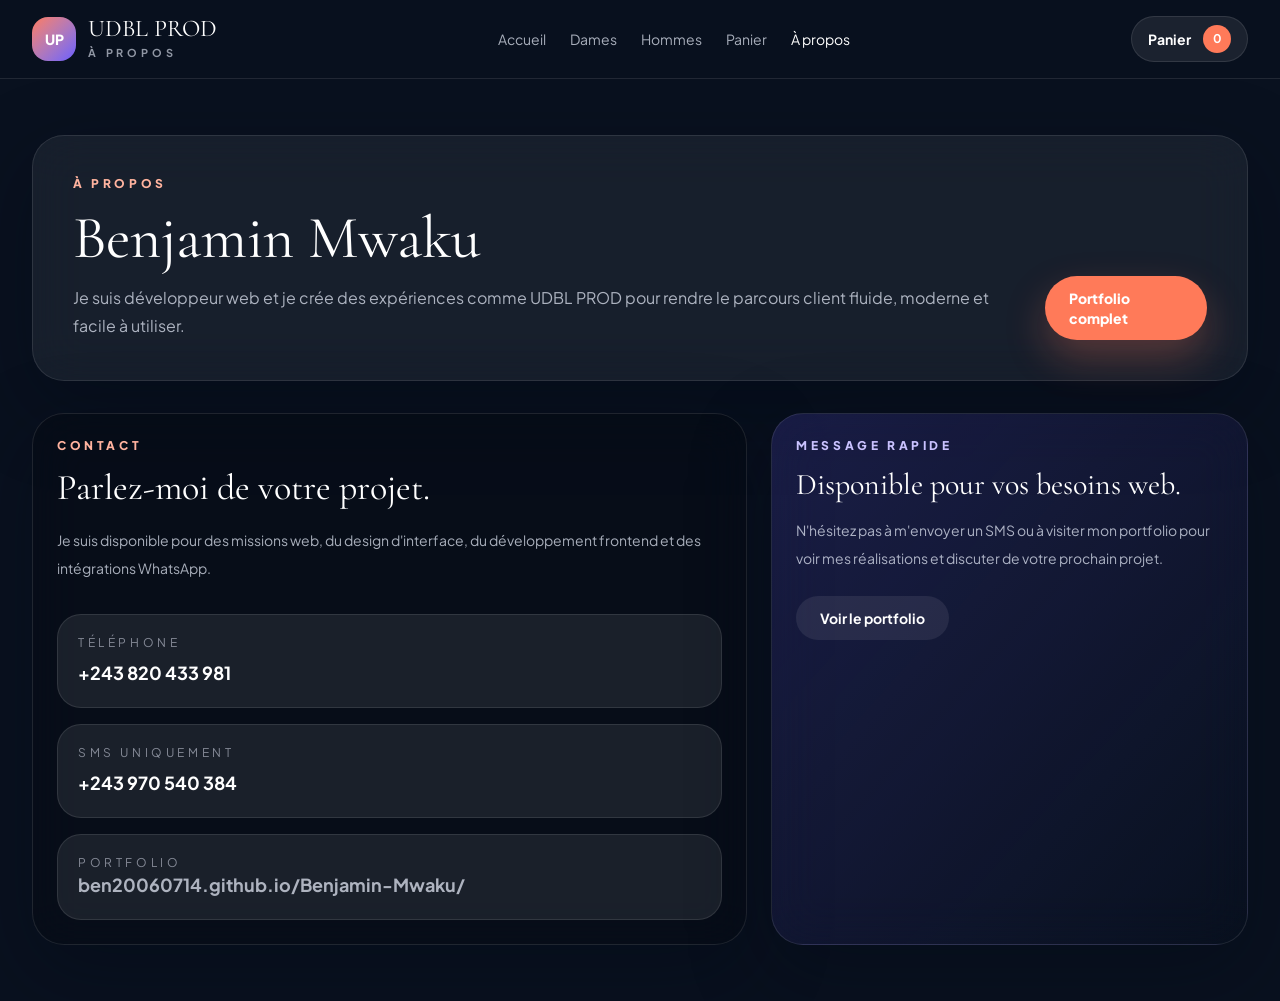
==== About.html @ 4f5d4755 "Add "À propos" link to navigation and create About page" ====
<!DOCTYPE html>
<html lang="fr">
<head>
  <meta charset="UTF-8">
  <meta name="viewport" content="width=device-width, initial-scale=1.0">
  <title>UDBL PROD | À propos</title>
  <meta name="description" content="UDBL PROD, boutique mode pour dames et hommes avec envoi de commande sur WhatsApp.">
  <link rel="preconnect" href="https://fonts.googleapis.com">
  <link rel="preconnect" href="https://fonts.gstatic.com" crossorigin>
  <link href="https://fonts.googleapis.com/css2?family=Plus+Jakarta+Sans:wght@400;500;700;800&family=Cormorant+Garamond:wght@600;700&display=swap" rel="stylesheet">
  <link rel="stylesheet" href="src/output.css">
</head>
<body class="min-h-screen bg-ink text-paper antialiased">
  <header class="sticky top-0 z-40 border-b border-white/10 bg-ink/80 backdrop-blur-xl">
    <div class="mx-auto flex w-[min(100%-1.5rem,76rem)] items-center justify-between gap-4 py-4">
      <a href="index.html" class="flex items-center gap-3">
        <span class="grid h-11 w-11 place-items-center rounded-2xl bg-gradient-to-br from-coral to-violet text-sm font-extrabold text-white">UP</span>
        <span>
          <span class="block font-display text-2xl leading-none text-white">UDBL PROD</span>
          <span class="mt-1 block text-[0.68rem] font-bold uppercase tracking-[0.35em] text-paper/60">À propos</span>
        </span>
      </a>

      <nav class="hidden items-center gap-6 text-sm text-paper/70 md:flex">
        <a class="transition hover:text-white" href="index.html">Accueil</a>
        <a class="transition hover:text-white" href="dames.html">Dames</a>
        <a class="transition hover:text-white" href="hommes.html">Hommes</a>
        <a class="transition hover:text-white" href="panier.html">Panier</a>
        <a class="text-white" href="About.html">À propos</a>
      </nav>

      <a href="panier.html" class="inline-flex items-center gap-3 rounded-full border border-white/10 bg-white/8 px-4 py-2 text-sm font-bold text-white">
        <span>Panier</span>
        <span data-cart-count class="grid min-h-7 min-w-7 place-items-center rounded-full bg-coral px-2 text-xs text-white">0</span>
      </a>
    </div>
  </header>

  <main class="mx-auto w-[min(100%-1.5rem,76rem)] py-8 md:py-14">
    <section class="rounded-[2rem] border border-white/10 bg-white/6 p-6 shadow-panel backdrop-blur-xl md:p-10">
      <p class="text-xs font-extrabold uppercase tracking-[0.3em] text-coral-soft">à propos</p>
      <div class="mt-4 flex flex-col gap-5 md:flex-row md:items-end md:justify-between">
        <div>
          <h1 class="font-display text-5xl leading-none text-white md:text-6xl">Benjamin Mwaku</h1>
          <p class="mt-4 max-w-3xl text-sm leading-7 text-paper/70 md:text-base">Je suis développeur web et je crée des expériences comme UDBL PROD pour rendre le parcours client fluide, moderne et facile à utiliser.</p>
        </div>
        <a href="https://ben20060714.github.io/Benjamin-Mwaku/" target="_blank" rel="noopener noreferrer" class="inline-flex rounded-full bg-coral px-6 py-3 text-sm font-extrabold text-white shadow-[0_18px_40px_rgba(255,122,89,0.28)] transition hover:-translate-y-0.5 hover:bg-coral-strong">Portfolio complet</a>
      </div>
    </section>

    <section class="mt-8 grid gap-6 lg:grid-cols-[1.2fr_0.8fr]">
      <article class="rounded-[2rem] border border-white/10 bg-black/20 p-6 shadow-panel backdrop-blur-xl">
        <p class="text-xs font-extrabold uppercase tracking-[0.3em] text-coral-soft">contact</p>
        <h2 class="mt-4 font-display text-4xl leading-none text-white">Parlez-moi de votre projet.</h2>
        <p class="mt-5 text-sm leading-7 text-paper/70">Je suis disponible pour des missions web, du design d'interface, du développement frontend et des intégrations WhatsApp.</p>
        <div class="mt-8 space-y-4 text-sm text-paper/70">
          <div class="rounded-3xl border border-white/10 bg-white/8 p-5">
            <p class="text-xs uppercase tracking-[0.3em] text-paper/50">Téléphone</p>
            <p class="mt-2 text-lg font-bold text-white">+243 820 433 981</p>
          </div>
          <div class="rounded-3xl border border-white/10 bg-white/8 p-5">
            <p class="text-xs uppercase tracking-[0.3em] text-paper/50">SMS uniquement</p>
            <p class="mt-2 text-lg font-bold text-white">+243 970 540 384</p>
          </div>
          <div class="rounded-3xl border border-white/10 bg-white/8 p-5">
            <p class="text-xs uppercase tracking-[0.3em] text-paper/50">Portfolio</p>
            <a href="https://ben20060714.github.io/Benjamin-Mwaku/" target="_blank" rel="noopener noreferrer" class="mt-2 inline-block text-lg font-bold text-coral transition hover:text-white">ben20060714.github.io/Benjamin-Mwaku/</a>
          </div>
        </div>
      </article>

      <aside class="rounded-[2rem] border border-white/10 bg-gradient-to-br from-violet/18 to-transparent p-6 shadow-panel backdrop-blur-xl">
        <p class="text-xs font-extrabold uppercase tracking-[0.3em] text-violet-soft">message rapide</p>
        <h3 class="mt-4 font-display text-3xl leading-none text-white">Disponible pour vos besoins web.</h3>
        <p class="mt-4 text-sm leading-7 text-paper/70">N'hésitez pas à m'envoyer un SMS ou à visiter mon portfolio pour voir mes réalisations et discuter de votre prochain projet.</p>
        <a href="https://ben20060714.github.io/Benjamin-Mwaku/" target="_blank" rel="noopener noreferrer" class="mt-6 inline-flex rounded-full bg-white/8 px-6 py-3 text-sm font-bold text-white transition hover:-translate-y-0.5 hover:bg-white/12">Voir le portfolio</a>
      </aside>
    </section>
  </main>

  <script src="src/app.js"></script>
</body>
</html>
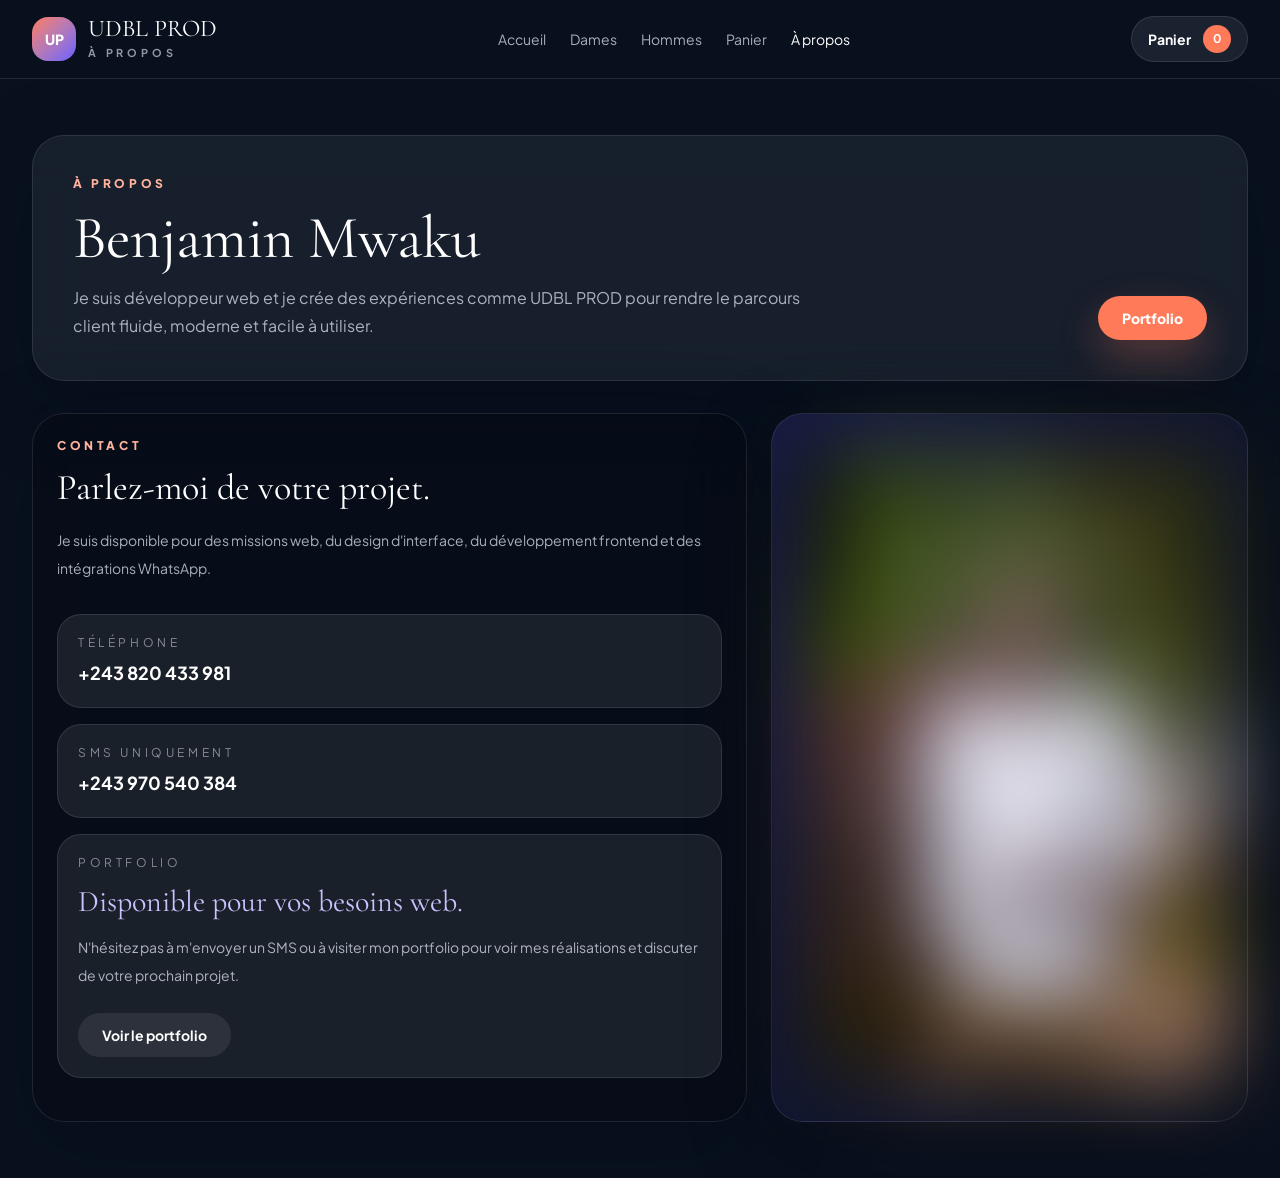
==== commit d0df8514: "Add hero image, enhance color variables, and introduce new gradient backgrounds - Added a hero image" ====
--- a/About.html
+++ b/About.html
@@ -44,7 +44,7 @@
           <h1 class="font-display text-5xl leading-none text-white md:text-6xl">Benjamin Mwaku</h1>
           <p class="mt-4 max-w-3xl text-sm leading-7 text-paper/70 md:text-base">Je suis développeur web et je crée des expériences comme UDBL PROD pour rendre le parcours client fluide, moderne et facile à utiliser.</p>
         </div>
-        <a href="https://ben20060714.github.io/Benjamin-Mwaku/" target="_blank" rel="noopener noreferrer" class="inline-flex rounded-full bg-coral px-6 py-3 text-sm font-extrabold text-white shadow-[0_18px_40px_rgba(255,122,89,0.28)] transition hover:-translate-y-0.5 hover:bg-coral-strong">Portfolio complet</a>
+        <a href="https://ben20060714.github.io/Benjamin-Mwaku/" target="_blank" rel="noopener noreferrer" class="inline-flex rounded-full bg-coral px-6 py-3 text-sm font-extrabold text-white shadow-[0_18px_40px_rgba(255,122,89,0.28)] transition hover:-translate-y-0.5 hover:bg-coral-strong">Portfolio</a>
       </div>
     </section>
 
@@ -64,16 +64,16 @@
           </div>
           <div class="rounded-3xl border border-white/10 bg-white/8 p-5">
             <p class="text-xs uppercase tracking-[0.3em] text-paper/50">Portfolio</p>
-            <a href="https://ben20060714.github.io/Benjamin-Mwaku/" target="_blank" rel="noopener noreferrer" class="mt-2 inline-block text-lg font-bold text-coral transition hover:text-white">ben20060714.github.io/Benjamin-Mwaku/</a>
-          </div>
+            <!-- <a href="https://ben20060714.github.io/Benjamin-Mwaku/" target="_blank" rel="noopener noreferrer" class="mt-2 inline-block text-lg font-bold text-coral transition hover:text-white">ben20060714.github.io/Benjamin-Mwaku/</a> -->
+            <!-- <p class="text-xs font-extrabold uppercase tracking-[0.3em] text-violet-soft">message rapide</p> -->
+            <h3 class="mt-4 font-display text-3xl leading-none text-violet-soft">Disponible pour vos besoins web.</h3>
+            <p class="mt-4 text-sm leading-7 text-paper/70">N'hésitez pas à m'envoyer un SMS ou à visiter mon portfolio pour voir mes réalisations et discuter de votre prochain projet.</p>
+            <a href="https://ben20060714.github.io/Benjamin-Mwaku/" target="_blank" rel="noopener noreferrer" class="mt-6 inline-flex rounded-full bg-white/8 px-6 py-3 text-sm font-bold text-white transition hover:-translate-y-0.5 hover:bg-coral-soft">Voir le portfolio</a>
         </div>
       </article>
 
-      <aside class="rounded-[2rem] border border-white/10 bg-gradient-to-br from-violet/18 to-transparent p-6 shadow-panel backdrop-blur-xl">
-        <p class="text-xs font-extrabold uppercase tracking-[0.3em] text-violet-soft">message rapide</p>
-        <h3 class="mt-4 font-display text-3xl leading-none text-white">Disponible pour vos besoins web.</h3>
-        <p class="mt-4 text-sm leading-7 text-paper/70">N'hésitez pas à m'envoyer un SMS ou à visiter mon portfolio pour voir mes réalisations et discuter de votre prochain projet.</p>
-        <a href="https://ben20060714.github.io/Benjamin-Mwaku/" target="_blank" rel="noopener noreferrer" class="mt-6 inline-flex rounded-full bg-white/8 px-6 py-3 text-sm font-bold text-white transition hover:-translate-y-0.5 hover:bg-white/12">Voir le portfolio</a>
+      <aside class="rounded-[2rem] border border-white/10 bg-gradient-to-br from-violet/18 to-transparent p-6 shadow-panel backdrop-blur-xl">        
+        <img src="img/me/me.JPG" alt="Mon profil" class="w-auto filter blur-2xl m-2.5 rounded-4xl">
       </aside>
     </section>
   </main>
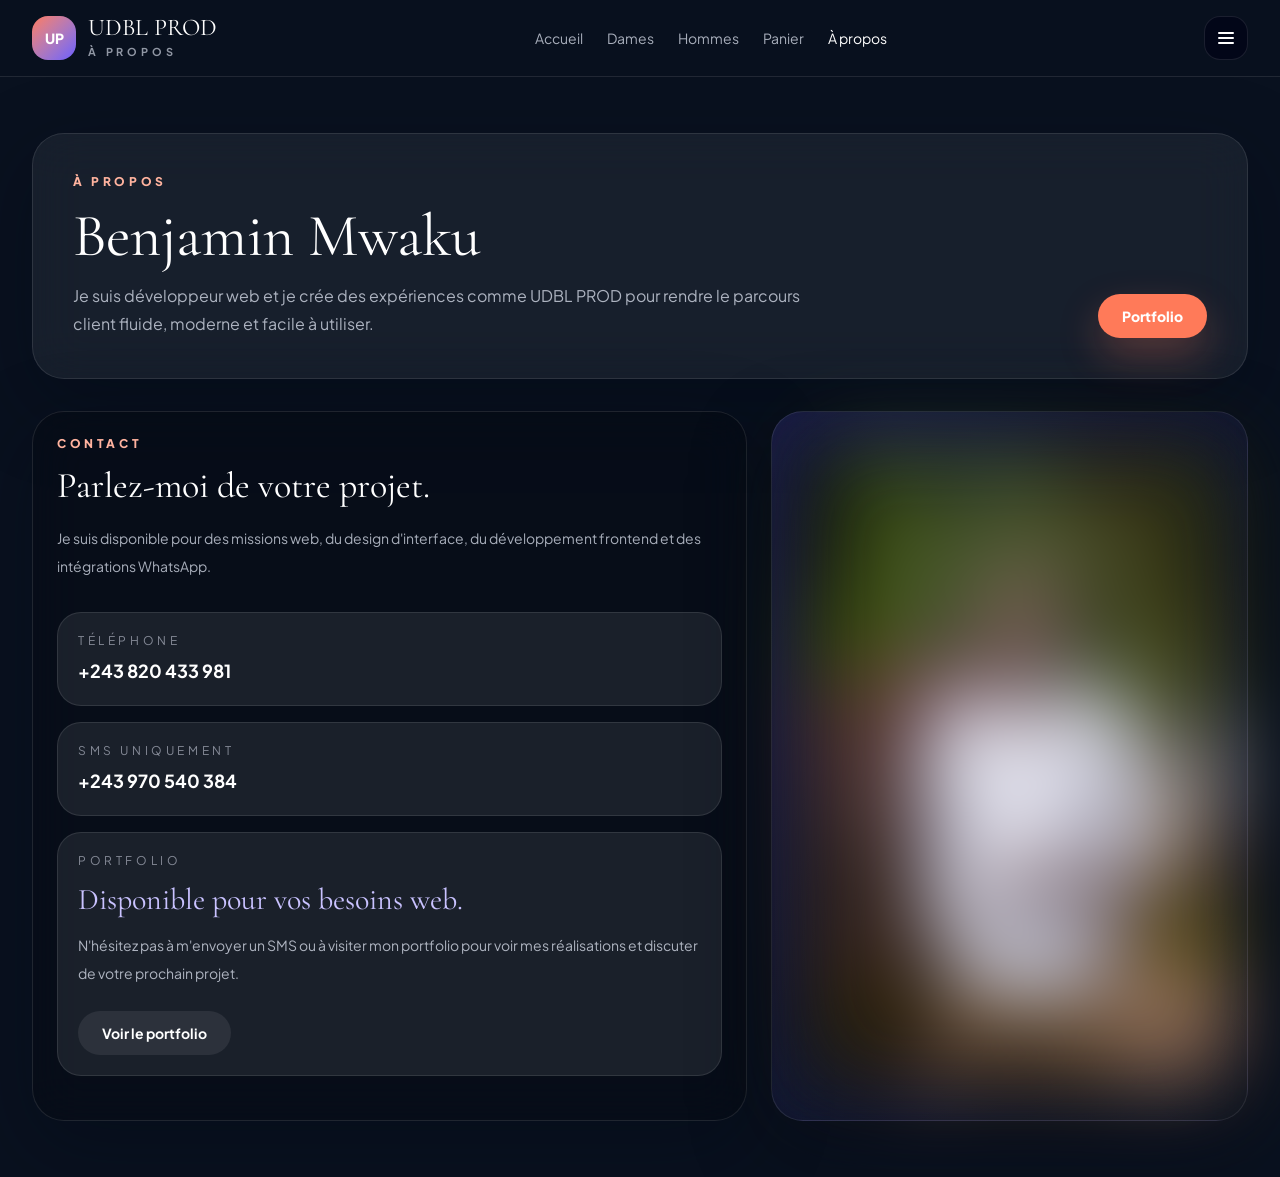
==== commit 2903b6aa: "Implement mobile menu functionality and enhance navigation across multiple pages Co-authored-by: Cop" ====
--- a/About.html
+++ b/About.html
@@ -28,12 +28,37 @@
         <a class="transition hover:text-white" href="panier.html">Panier</a>
         <a class="text-white" href="About.html">À propos</a>
       </nav>
-
-      <a href="panier.html" class="inline-flex items-center gap-3 rounded-full border border-white/10 bg-white/8 px-4 py-2 text-sm font-bold text-white">
+      <button
+        type="button"
+        data-mobile-menu-button
+        aria-controls="mobile-menu"
+        aria-expanded="false"
+        aria-label="Ouvrir le menu"
+        class="inline-flex h-11 w-11 items-center justify-center rounded-2xl border border-white/10 bg-slate-950 text-white transition hover:bg-slate-800 md:hidden"
+      >
+        <svg aria-hidden="true" width="20" height="20" viewBox="0 0 20 20" fill="none" xmlns="http://www.w3.org/2000/svg">
+          <path d="M3 5H17" stroke="currentColor" stroke-width="2" stroke-linecap="round"/>
+          <path d="M3 10H17" stroke="currentColor" stroke-width="2" stroke-linecap="round"/>
+          <path d="M3 15H17" stroke="currentColor" stroke-width="2" stroke-linecap="round"/>
+        </svg>
+      </button>
+      <a href="panier.html" class="hidden md:inline-flex items-center gap-3 rounded-full border border-white/10 bg-white/8 px-4 py-2 text-sm font-bold text-white">
         <span>Panier</span>
         <span data-cart-count class="grid min-h-7 min-w-7 place-items-center rounded-full bg-coral px-2 text-xs text-white">0</span>
       </a>
     </div>
+    <nav id="mobile-menu" class="absolute inset-x-0 top-full z-30 hidden border-t border-white/10 bg-slate-950 px-4 py-4 backdrop-blur-xl md:hidden">
+      <div class="flex flex-col gap-3">
+        <a class="rounded-2xl border border-white/10 bg-slate-900/80 px-4 py-3 text-sm font-bold text-white transition hover:bg-slate-800/80" href="index.html">Accueil</a>
+        <a class="rounded-2xl border border-white/10 bg-slate-900/80 px-4 py-3 text-sm font-bold text-white transition hover:bg-slate-800/80" href="dames.html">Dames</a>
+        <a class="rounded-2xl border border-white/10 bg-slate-900/80 px-4 py-3 text-sm font-bold text-white transition hover:bg-slate-800/80" href="hommes.html">Hommes</a>
+        <a class="flex items-center justify-between rounded-2xl border border-white/10 bg-slate-900/80 px-4 py-3 text-sm font-bold text-white transition hover:bg-slate-800/80" href="panier.html">
+          <span>Panier</span>
+          <span data-cart-count class="grid min-h-7 min-w-7 place-items-center rounded-full bg-coral px-2 text-xs text-white">0</span>
+        </a>
+        <a class="rounded-2xl border border-white/10 bg-slate-900/80 px-4 py-3 text-sm font-bold text-white transition hover:bg-slate-800/80" href="About.html">À propos</a>
+      </div>
+    </nav>
   </header>
 
   <main class="mx-auto w-[min(100%-1.5rem,76rem)] py-8 md:py-14">
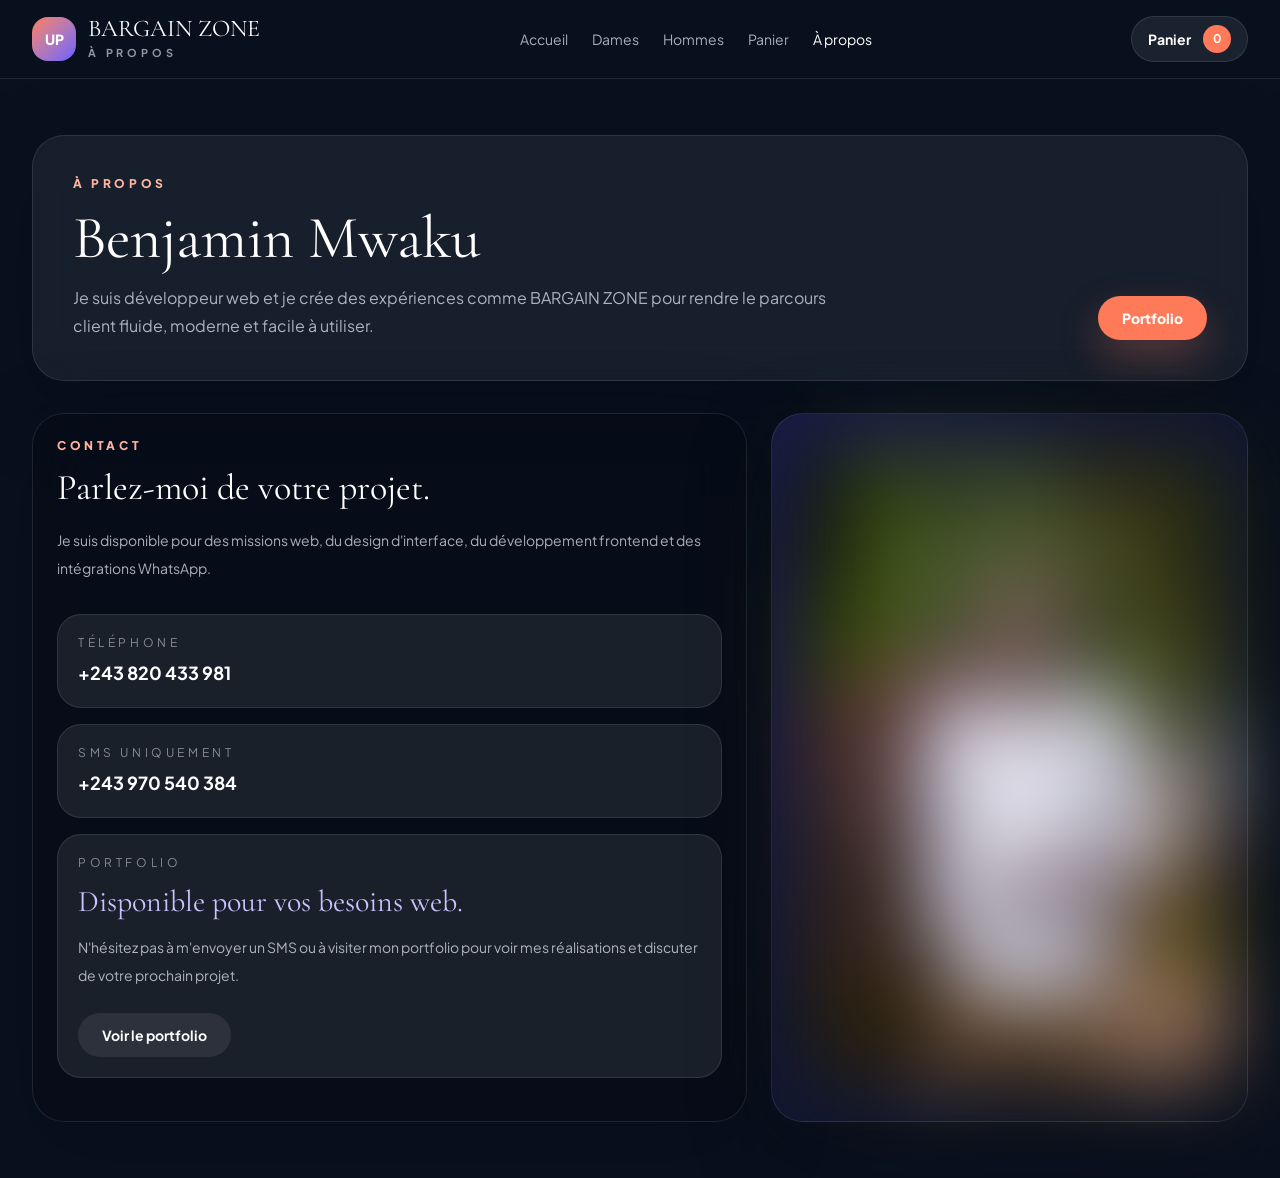
==== commit bd93c658: "Refactor code structure for improved readability and maintainability" ====
--- a/About.html
+++ b/About.html
@@ -3,8 +3,8 @@
 <head>
   <meta charset="UTF-8">
   <meta name="viewport" content="width=device-width, initial-scale=1.0">
-  <title>UDBL PROD | À propos</title>
-  <meta name="description" content="UDBL PROD, boutique mode pour dames et hommes avec envoi de commande sur WhatsApp.">
+  <title>BZ | À propos</title>
+  <meta name="description" content="BARGAIN ZONE, boutique mode pour dames et hommes avec envoi de commande sur WhatsApp.">
   <link rel="preconnect" href="https://fonts.googleapis.com">
   <link rel="preconnect" href="https://fonts.gstatic.com" crossorigin>
   <link href="https://fonts.googleapis.com/css2?family=Plus+Jakarta+Sans:wght@400;500;700;800&family=Cormorant+Garamond:wght@600;700&display=swap" rel="stylesheet">
@@ -16,7 +16,7 @@
       <a href="index.html" class="flex items-center gap-3">
         <span class="grid h-11 w-11 place-items-center rounded-2xl bg-gradient-to-br from-coral to-violet text-sm font-extrabold text-white">UP</span>
         <span>
-          <span class="block font-display text-2xl leading-none text-white">UDBL PROD</span>
+          <span class="block font-display text-2xl leading-none text-white">BARGAIN ZONE</span>
           <span class="mt-1 block text-[0.68rem] font-bold uppercase tracking-[0.35em] text-paper/60">À propos</span>
         </span>
       </a>
@@ -67,7 +67,7 @@
       <div class="mt-4 flex flex-col gap-5 md:flex-row md:items-end md:justify-between">
         <div>
           <h1 class="font-display text-5xl leading-none text-white md:text-6xl">Benjamin Mwaku</h1>
-          <p class="mt-4 max-w-3xl text-sm leading-7 text-paper/70 md:text-base">Je suis développeur web et je crée des expériences comme UDBL PROD pour rendre le parcours client fluide, moderne et facile à utiliser.</p>
+          <p class="mt-4 max-w-3xl text-sm leading-7 text-paper/70 md:text-base">Je suis développeur web et je crée des expériences comme BARGAIN ZONE pour rendre le parcours client fluide, moderne et facile à utiliser.</p>
         </div>
         <a href="https://ben20060714.github.io/Benjamin-Mwaku/" target="_blank" rel="noopener noreferrer" class="inline-flex rounded-full bg-coral px-6 py-3 text-sm font-extrabold text-white shadow-[0_18px_40px_rgba(255,122,89,0.28)] transition hover:-translate-y-0.5 hover:bg-coral-strong">Portfolio</a>
       </div>
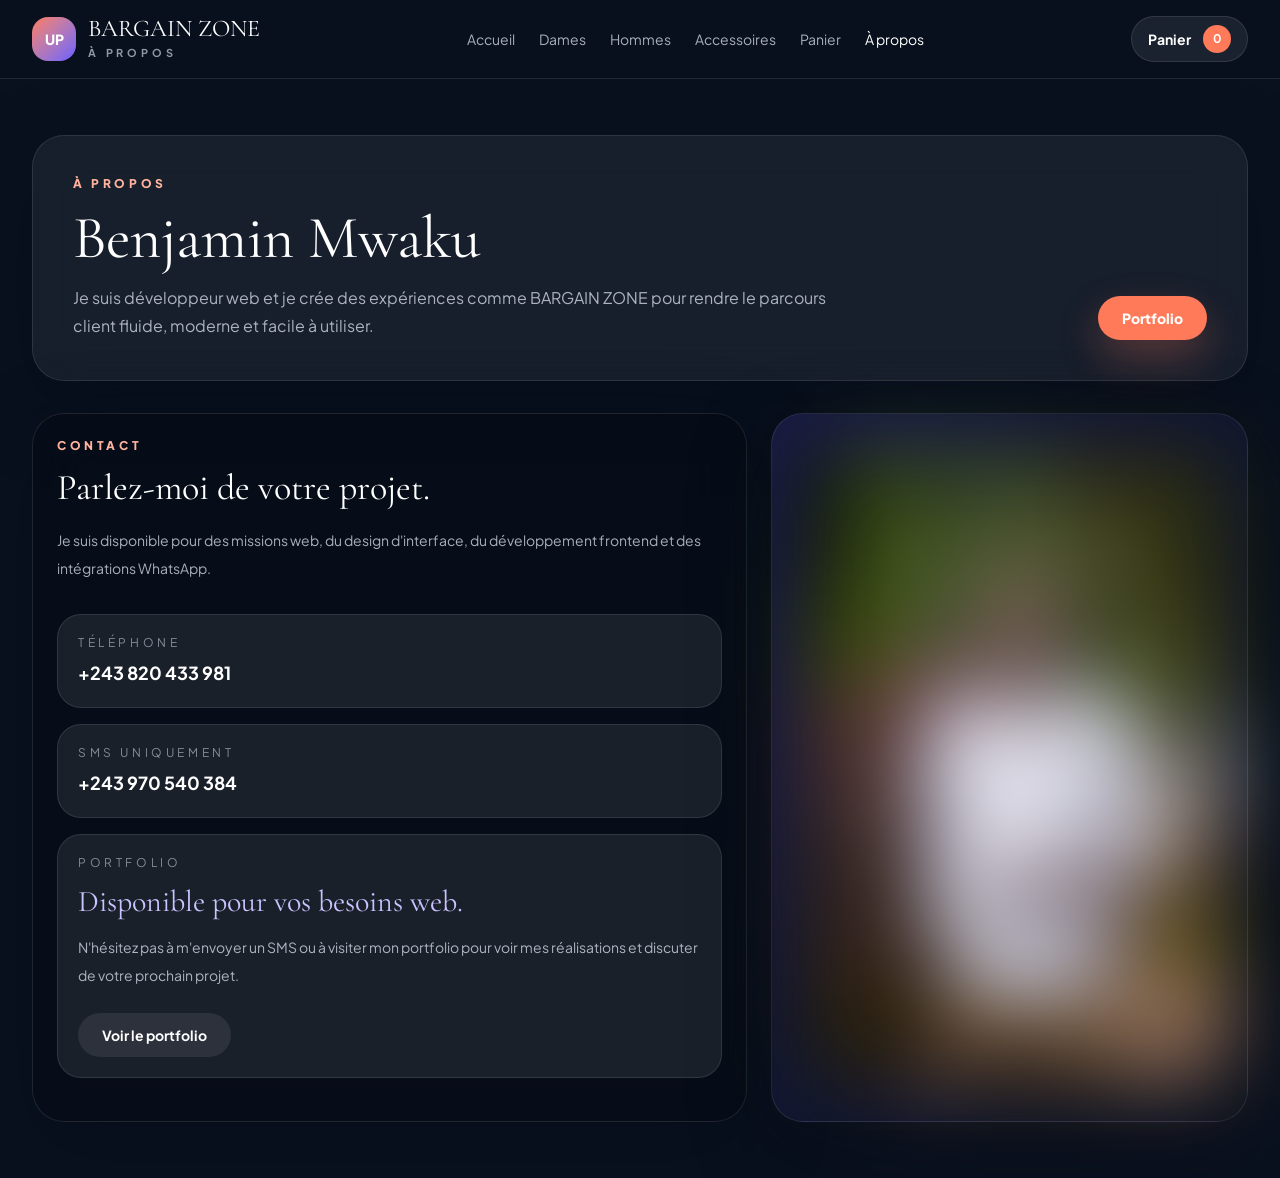
==== commit 05465fc6: "Refactor code structure for improved readability and maintainability" ====
--- a/About.html
+++ b/About.html
@@ -25,6 +25,7 @@
         <a class="transition hover:text-white" href="index.html">Accueil</a>
         <a class="transition hover:text-white" href="dames.html">Dames</a>
         <a class="transition hover:text-white" href="hommes.html">Hommes</a>
+        <a class="transition hover:text-white" href="accessoires.html">Accessoires</a>
         <a class="transition hover:text-white" href="panier.html">Panier</a>
         <a class="text-white" href="About.html">À propos</a>
       </nav>
@@ -52,6 +53,7 @@
         <a class="rounded-2xl border border-white/10 bg-slate-900/80 px-4 py-3 text-sm font-bold text-white transition hover:bg-slate-800/80" href="index.html">Accueil</a>
         <a class="rounded-2xl border border-white/10 bg-slate-900/80 px-4 py-3 text-sm font-bold text-white transition hover:bg-slate-800/80" href="dames.html">Dames</a>
         <a class="rounded-2xl border border-white/10 bg-slate-900/80 px-4 py-3 text-sm font-bold text-white transition hover:bg-slate-800/80" href="hommes.html">Hommes</a>
+        <a class="rounded-2xl border border-white/10 bg-slate-900/80 px-4 py-3 text-sm font-bold text-white transition hover:bg-slate-800/80" href="accessoires.html">Accessoires</a>
         <a class="flex items-center justify-between rounded-2xl border border-white/10 bg-slate-900/80 px-4 py-3 text-sm font-bold text-white transition hover:bg-slate-800/80" href="panier.html">
           <span>Panier</span>
           <span data-cart-count class="grid min-h-7 min-w-7 place-items-center rounded-full bg-coral px-2 text-xs text-white">0</span>
